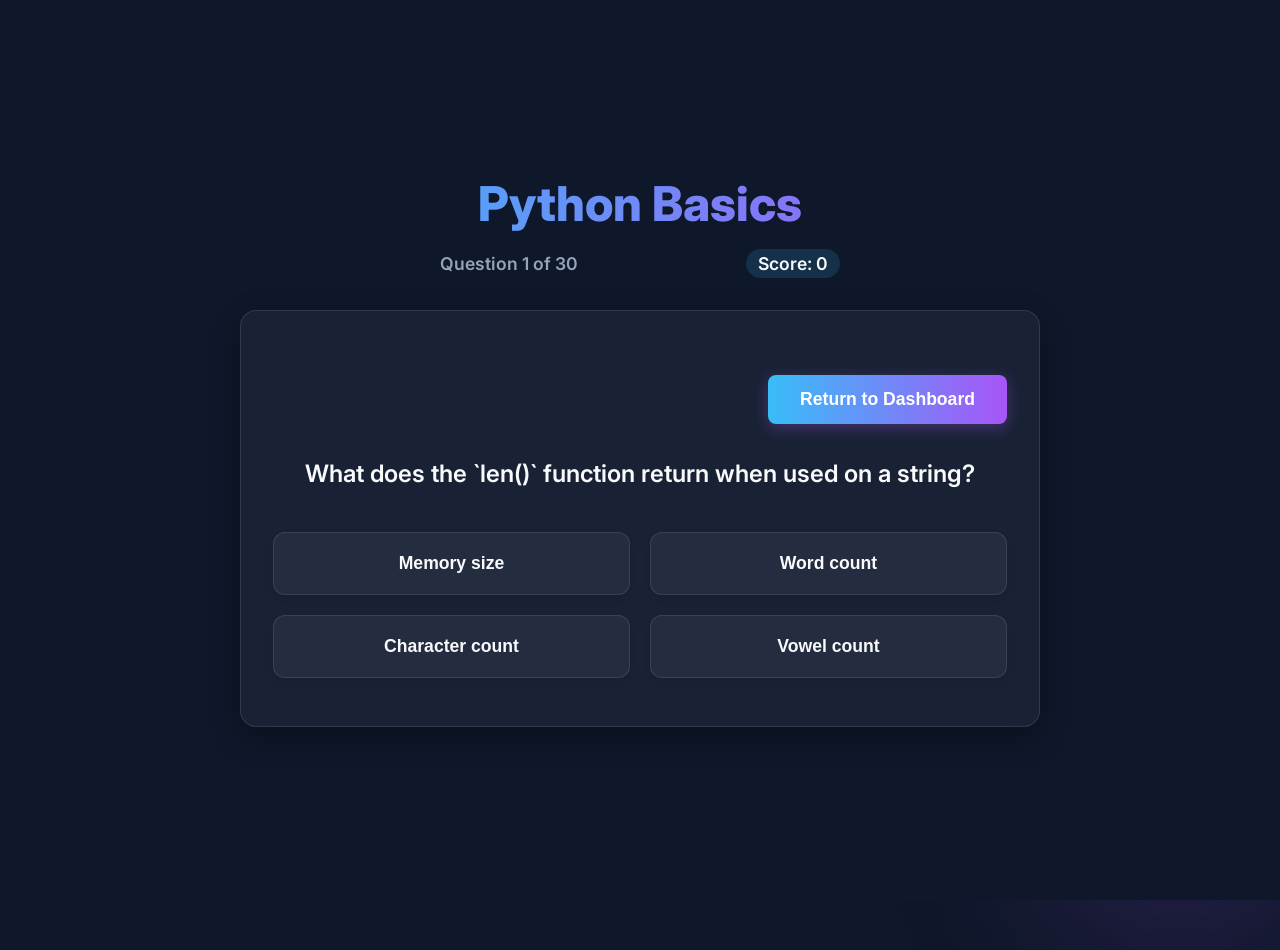
==== quiz.html @ 1d9d066e "first commit" ====
<!DOCTYPE html>
<html lang="en">

<head>
    <meta charset="UTF-8">
    <meta name="viewport" content="width=device-width, initial-scale=1.0">
    <title>Active Assessment</title>
    <link rel="stylesheet" href="quiz.css">
</head>

<body>
    <div class="blob blob-1"></div>
    <div class="blob blob-2"></div>

    <main class="quiz-container">
        <header class="quiz-header">
            <h1 id="quiz-title">Loading Assessment...</h1>
            <div class="progress-info">
                <div class="progress-tracker">Question <span id="current-q">1</span> of <span id="total-q">?</span>
                </div>
                <div class="score-tracker">Score: <span id="current-score">0</span></div>
            </div>
        </header>

        <section id="question-box" class="glass-panel">
            <div class="quiz-controls">
                <button id="quit-btn" class="action-btn secondary-btn">Return to Dashboard</button>
            </div>
            <h2 id="question-text">Preparing your question...</h2>
            <div id="options-container" class="options-grid">
            </div>
        </section>

        <section id="result-box" class="glass-panel hidden">
            <h2>Assessment Complete!</h2>
            <p>Your final score is:</p>
            <div class="score-display">
                <span id="score">0</span> / <span id="total-score">0</span>
            </div>
            <button id="home-btn" class="action-btn">Return to Dashboard</button>
        </section>
    </main>

    <script src="quiz.js"></script>
</body>

</html>
---- quiz.css ----
@import url('https://fonts.googleapis.com/css2?family=Inter:wght@400;600;800&display=swap');

:root {
    --bg-color: #0f172a;
    --text-primary: #f8fafc;
    --text-secondary: #94a3b8;
    --card-bg: rgba(30, 41, 59, 0.7);
    --card-border: rgba(255, 255, 255, 0.1);
    --accent-glow: #38bdf8;
}

body,
html {
    margin: 0;
    padding: 0;
    font-family: 'Inter', sans-serif;
    background-color: var(--bg-color);
    color: var(--text-primary);
    min-height: 100vh;
    display: flex;
    flex-direction: column;
    overflow-x: hidden;
    overflow-y: auto;
}

/* --- Animations --- */
@keyframes fadeInDown {
    from {
        opacity: 0;
        transform: translateY(-30px);
    }

    to {
        opacity: 1;
        transform: translateY(0);
    }
}

@keyframes fadeInUp {
    from {
        opacity: 0;
        transform: translateY(30px);
    }

    to {
        opacity: 1;
        transform: translateY(0);
    }
}

.fade-in-down {
    animation: fadeInDown 0.8s cubic-bezier(0.16, 1, 0.3, 1) forwards;
    opacity: 0;
}

.fade-in-up {
    animation: fadeInUp 0.8s cubic-bezier(0.16, 1, 0.3, 1) forwards;
    opacity: 0;
}

/* Background animated glowing blobs */
.blob {
    position: absolute;
    border-radius: 50%;
    filter: blur(80px);
    z-index: -1;
    animation: float 10s infinite alternate ease-in-out;
}

.blob-1 {
    width: 400px;
    height: 400px;
    background: rgba(56, 189, 248, 0.15);
    top: -100px;
    left: -100px;
}

.blob-2 {
    width: 300px;
    height: 300px;
    background: rgba(168, 85, 247, 0.15);
    bottom: -50px;
    right: -50px;
    animation-delay: -5s;
}

@keyframes float {
    0% {
        transform: translateY(0) scale(1);
    }

    100% {
        transform: translateY(30px) scale(1.1);
    }
}

.quiz-container {
    text-align: center;
    z-index: 1;
    width: 90%;
    max-width: 800px;
    margin: auto;
    padding: 4rem 0;
}

/* --- Quiz Layout & Typography --- */
.quiz-header {
    margin-bottom: 2rem;
}

#quiz-title {
    font-size: 3rem;
    font-weight: 800;
    margin-bottom: 0.5rem;
    background: linear-gradient(to right, #38bdf8, #a855f7);
    -webkit-background-clip: text;
    background-clip: text;
    -webkit-text-fill-color: transparent;
}

.progress-info {
    display: flex;
    justify-content: space-between;
    align-items: center;
    color: var(--text-secondary);
    font-size: 1.1rem;
    font-weight: 600;
    margin-top: 1rem;
    max-width: 400px;
    margin-left: auto;
    margin-right: auto;
}

.score-tracker {
    color: var(--text-primary);
    background: rgba(56, 189, 248, 0.15);
    padding: 4px 12px;
    border-radius: 20px;
}

/* Glassmorphism Panels */
.glass-panel {
    background: var(--card-bg);
    backdrop-filter: blur(16px);
    -webkit-backdrop-filter: blur(16px);
    border: 1px solid var(--card-border);
    border-radius: 16px;
    padding: 3rem 2rem;
    margin-bottom: 2rem;
    box-shadow: 0 10px 30px rgba(0, 0, 0, 0.3);
    transition: all 0.3s ease;
}

#question-text {
    font-size: 1.5rem;
    font-weight: 600;
    margin-bottom: 2.5rem;
    line-height: 1.5;
    color: var(--text-primary);
}

/* Options Grid */
.options-grid {
    display: grid;
    grid-template-columns: 1fr;
    gap: 1.25rem;
}

@media (min-width: 600px) {
    .options-grid {
        grid-template-columns: 1fr 1fr;
    }
}

.option-btn {
    background: rgba(255, 255, 255, 0.05);
    color: var(--text-primary);
    border: 1px solid var(--card-border);
    padding: 1.25rem 1.5rem;
    border-radius: 12px;
    font-size: 1.1rem;
    font-weight: 600;
    cursor: pointer;
    transition: all 0.2s;
    text-align: center;
    box-shadow: 0 4px 6px rgba(0, 0, 0, 0.1);
}

.option-btn:hover {
    background: rgba(56, 189, 248, 0.1);
    border-color: rgba(56, 189, 248, 0.5);
    transform: translateY(-2px);
    box-shadow: 0 8px 15px rgba(56, 189, 248, 0.15);
}

.option-btn:active {
    transform: translateY(0);
}

.quiz-controls {
    text-align: right;
    margin-bottom: 2rem;
}

.secondary-btn {
    background: rgba(255, 255, 255, 0.05);
    color: var(--text-secondary);
    box-shadow: none;
    padding: 8px 16px;
    font-size: 0.9rem;
    border: 1px solid var(--card-border);
}

.secondary-btn:hover {
    background: rgba(244, 63, 94, 0.1);
    color: #f43f5e;
    border-color: rgba(244, 63, 94, 0.4);
    box-shadow: none;
}

/* Results Section */
#result-box h2 {
    font-size: 2.5rem;
    margin-bottom: 1rem;
    color: #a855f7;
}

.score-display {
    font-size: 3.5rem;
    font-weight: 800;
    margin: 1.5rem 0;
    background: linear-gradient(to right, #38bdf8, #a855f7);
    -webkit-background-clip: text;
    -webkit-text-fill-color: transparent;
}

.action-btn {
    background: linear-gradient(to right, #38bdf8, #a855f7);
    color: white;
    border: none;
    padding: 14px 32px;
    border-radius: 8px;
    font-size: 1.1rem;
    font-weight: 600;
    cursor: pointer;
    transition: all 0.3s;
    margin-top: 1rem;
    box-shadow: 0 4px 15px rgba(168, 85, 247, 0.3);
}

.action-btn:hover {
    box-shadow: 0 8px 25px rgba(168, 85, 247, 0.5);
    transform: translateY(-2px);
}

/* Utilities */
.hidden {
    display: none !important;
}
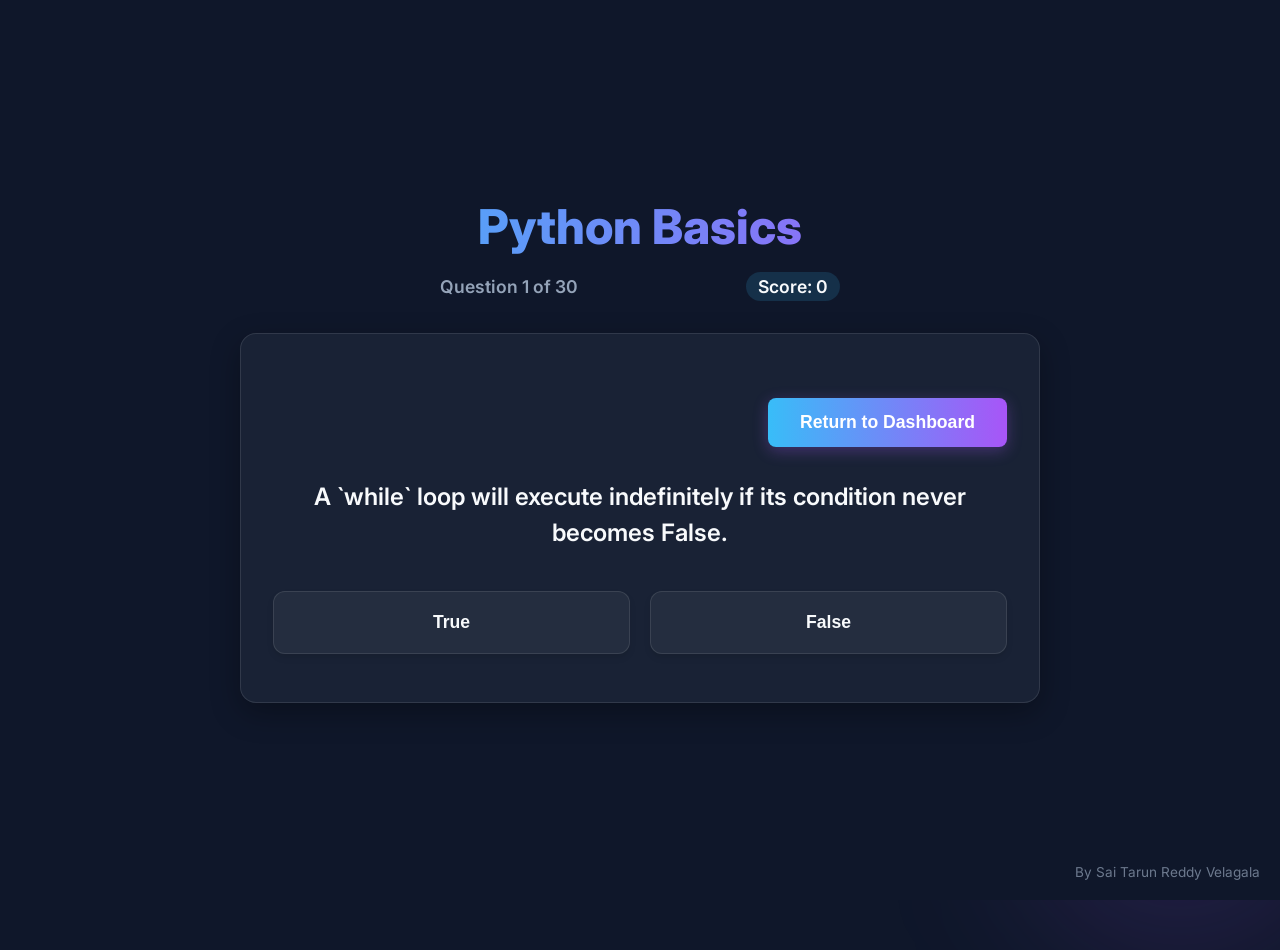
==== commit ba386e87: "jamal" ====
--- a/quiz.html
+++ b/quiz.html
@@ -41,6 +41,10 @@
         </section>
     </main>
 
+    <footer class="credits">
+        By Sai Tarun Reddy Velagala
+    </footer>
+
     <script src="quiz.js"></script>
 </body>
 
--- a/quiz.css
+++ b/quiz.css
@@ -256,4 +256,21 @@
 /* Utilities */
 .hidden {
     display: none !important;
+}
+
+/* Credits Plug */
+.credits {
+    position: fixed;
+    bottom: 20px;
+    right: 20px;
+    font-size: 0.85rem;
+    color: var(--text-secondary);
+    opacity: 0.7;
+    transition: opacity 0.3s ease;
+    z-index: 10;
+}
+
+.credits:hover {
+    opacity: 1;
+    color: var(--text-primary);
 }
